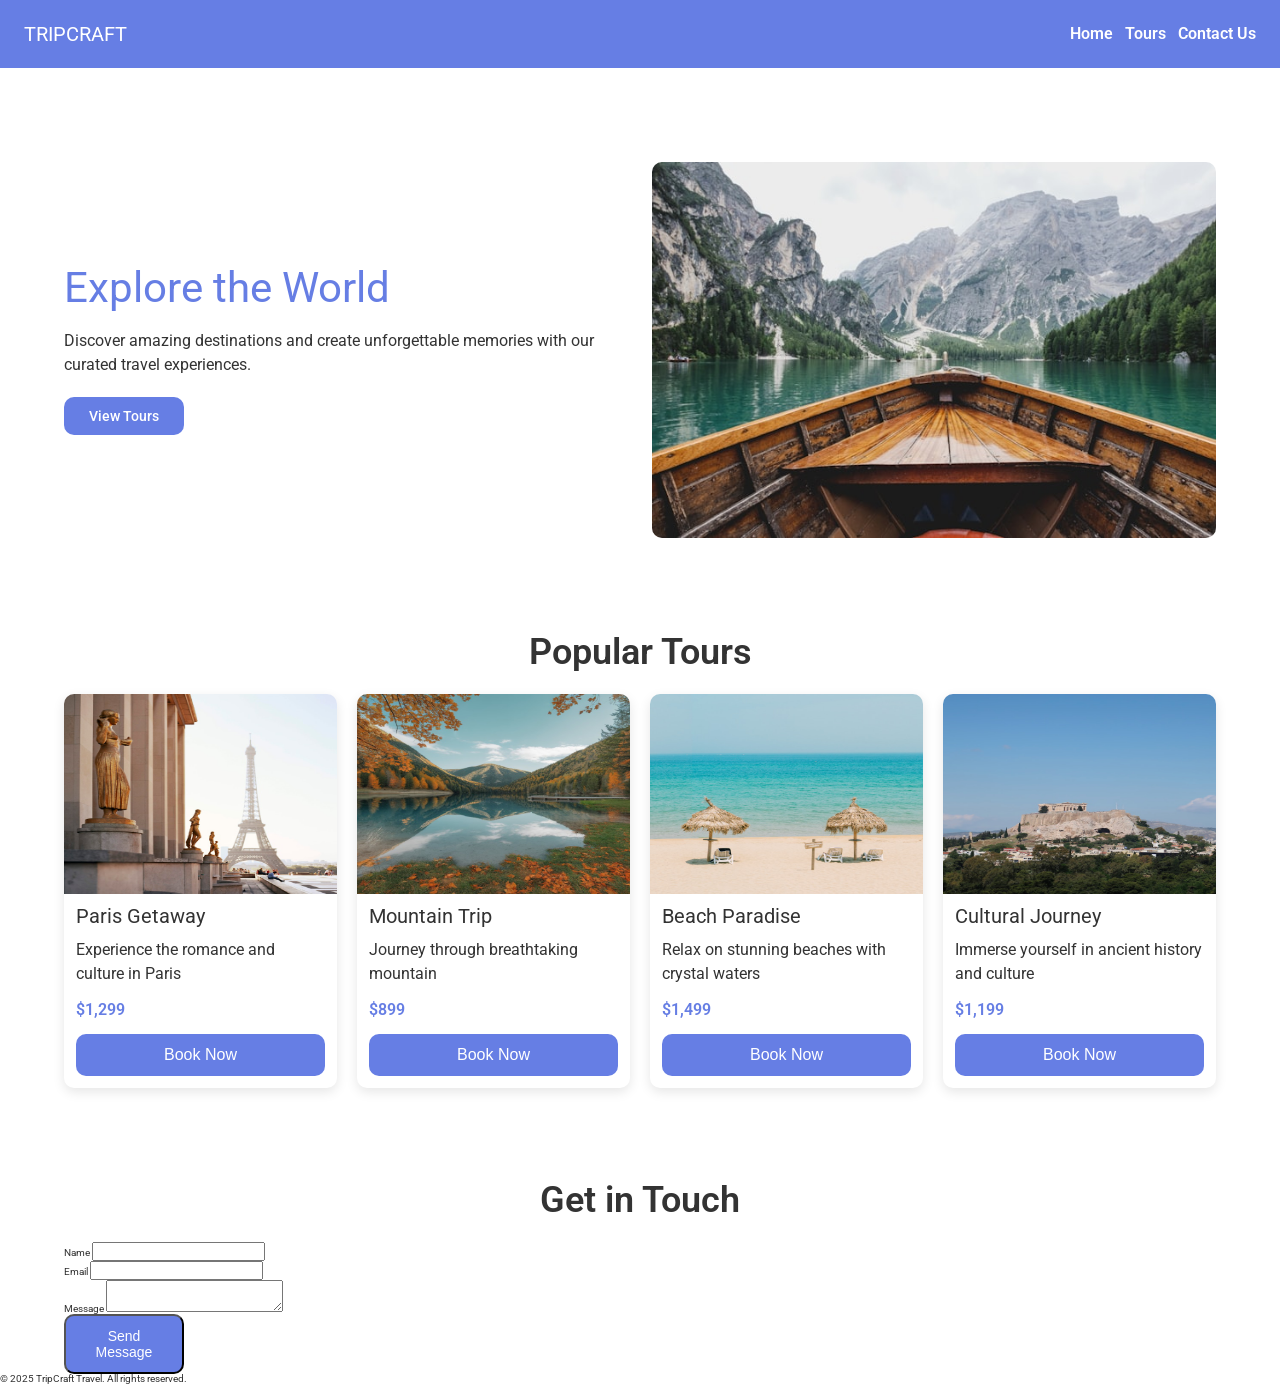
==== index.html @ 446100b5 "init project" ====
<!DOCTYPE html>
<html lang="en">
  <head>
    <meta charset="UTF-8" />
    <meta name="viewport" content="width=device-width, initial-scale=1.0" />
    <link
      rel="stylesheet"
      href="https://cdnjs.cloudflare.com/ajax/libs/font-awesome/6.5.0/css/all.min.css"
    />
    <link rel="stylesheet" href="./styles/reset.css" />
    <link rel="stylesheet" href="./styles/style.css" />
    <link rel="stylesheet" href="./styles/responsive.css" />
    <title>Travel</title>
  </head>
  <body>
    <header class="header">
      <div class="logo">TripCraft</div>
      <nav>
        <ul class="navMenu">
          <li><a href="#hero">Home</a></li>
          <li><a href="#tours">Tours</a></li>
          <li><a href="#contact">Contact Us</a></li>
        </ul>
      </nav>
      <div class="hamburger">
        <i class="fa-solid fa-bars"></i>
      </div>
    </header>
    <section id="hero" class="hero section">
      <div class="hero-text-box">
        <h1 class="hero-header">Explore the World</h1>
        <p class="hero-text">
          Discover amazing destinations and create unforgettable memories with
          our curated travel experiences.
        </p>
        <a href="#tours" class="btn">View Tours</a>
      </div>
      <div class="hero-image">
        <img src="./images/hero.jpg" alt="traveling" />
      </div>
    </section>

    <section id="tours" class="tours section">
      <h2 class="section-title">Popular Tours</h2>
      <div class="tours-grid">
        <!-- Card 1 -->
        <div class="tour-card">
          <div class="tour-image">
            <img src="./images/paris.jpg" alt="paris" class="card-image" />
          </div>
          <div class="card-text">
            <h3>Paris Getaway</h3>
            <p>Experience the romance and culture in Paris</p>
            <p class="price">$1,299</p>
            <button class="book-btn">Book Now</button>
          </div>
        </div>
        <!-- Card 2 -->
        <div class="tour-card">
          <div class="tour-image">
            <img
              src="./images/mountains.jpg"
              alt="mountains"
              class="card-image"
            />
          </div>
          <div class="card-text">
            <h3>Mountain Trip</h3>
            <p>Journey through breathtaking mountain</p>
            <p class="price">$899</p>
            <button class="book-btn">Book Now</button>
          </div>
        </div>
        <!-- Card 3 -->
        <div class="tour-card">
          <div class="tour-image">
            <img src="./images/sea.jpg" alt="sea" class="card-image" />
          </div>
          <div class="card-text">
            <h3>Beach Paradise</h3>
            <p>Relax on stunning beaches with crystal waters</p>
            <p class="price">$1,499</p>
            <button class="book-btn">Book Now</button>
          </div>
        </div>
        <!-- Card 4 -->
        <div class="tour-card">
          <div class="tour-image">
            <img src="./images/greece.jpg" alt="greece" class="card-image" />
          </div>
          <div class="card-text">
            <h3>Cultural Journey</h3>
            <p>Immerse yourself in ancient history and culture</p>
            <p class="price">$1,199</p>
            <button class="book-btn">Book Now</button>
          </div>
        </div>
      </div>
    </section>

    <section id="contact" class="contact section">
      <h2 class="section-title">Get in Touch</h2>
      <div class="contact-container">
        <form>
          <div class="form-group">
            <label for="name">Name</label>
            <input type="text" id="name" required />
          </div>
          <div class="form-group">
            <label for="email">Email</label>
            <input type="email" id="email" required />
          </div>
          <div class="form-group">
            <label for="message">Message</label>
            <textarea id="message" required></textarea>
          </div>
          <button type="submit" class="btn form-btn">Send Message</button>
        </form>
      </div>
    </section>

    <footer>
      <p>&copy; 2025 TripCraft Travel. All rights reserved.</p>
    </footer>
  </body>
</html>
---- styles/style.css ----
@import url("https://fonts.googleapis.com/css2?family=Roboto:ital,wght@0,100..900;1,100..900&display=swap");
* {
  margin: 0;
  padding: 0;
  box-sizing: border-box;
}
html {
  font-size: 62.5%;
}
body {
  font-family: "Roboto", sans-serif, Arial;
  color: #333;
}
.section {
  max-width: 120rem;
  width: 90%;
  margin: 0 auto;
  margin-top: 9.4rem;
}
/*header*/
.header {
  display: flex;
  justify-content: space-between;
  align-items: center;
  padding: 2.4rem;
  background-color: #667ee4;
  color: #fff;
  position: sticky;
  top: 0;
  left: 0;
  right: 0;
}
.hamburger {
  display: none;
}
.navMenu {
  display: flex;
  gap: 1.2rem;
  font-weight: 600;
  font-size: 1.6rem;
}
nav a {
  color: #fff;
  text-decoration: none;
  display: inline-block;
  transform: all 0.4s ease-out;
}
nav a:hover {
  transform: scale(1.06);
}
.logo {
  text-transform: uppercase;
  font-size: 2rem;
}
/*hero*/
.hero {
  display: grid;
  grid-template-columns: 1fr 1fr;
  gap: 2.4rem;
  align-self: center;
}
.hero-text-box {
  display: flex;
  flex-direction: column;
  justify-content: center;
  gap: 2rem;
}
.hero-header {
  color: #667ee4;
  font-size: 4.2rem;
}
.hero-text {
  font-size: 1.6rem;
  line-height: 1.5;
}
.btn {
  padding: 1.2rem;
  background-color: #667ee4;
  color: #fff;
  font-size: 1.4rem;
  cursor: pointer;
  text-decoration: none;
  width: 12rem;
  text-align: center;
  border-radius: 1rem;
  transition: all 0.5s;
  font-weight: 500;
}
.btn:hover {
  transform: translateY(-4px);
}
.hero-image img {
  width: 100%;
  height: auto;
  border-radius: 1rem;
}
/*Tour Section */
.section-title {
  font-size: 3.6rem;
  text-align: center;
  margin-bottom: 2.4rem;
  font-weight: 600;
}
.tours-grid {
  display: grid;
  grid-template-columns: repeat(4, 1fr);
  gap: 2rem;
  width: 100%;
}
.tour-card {
  box-shadow: rgba(0, 0, 0, 0.1) 0px 4px 12px;
  border-radius: 1rem;
}
.tour-image {
  height: 20rem;
}
.card-image {
  width: 100%;
  height: 100%;
  border-top-left-radius: 1rem;
  border-top-right-radius: 1rem;
}
.card-text {
  padding: 1.2rem;
  display: flex;
  flex-direction: column;
  gap: 1.2rem;
}
.card-text h3 {
  font-size: 2rem;
}
.card-text p {
  font-size: 1.6rem;
  line-height: 1.5;
}
.price {
  color: #667ee4;
  font-weight: 600;
}
.book-btn {
  background-color: #667ee4;
  color: #fff;
  border-radius: 1rem;
  padding: 1.2rem;
  border: none;
  font-size: 1.6rem;
  cursor: pointer;
  transition: all 0.3s ease-in;
  font-weight: 500;
}
.book-btn:hover {
  filter: brightness(0.8);
}
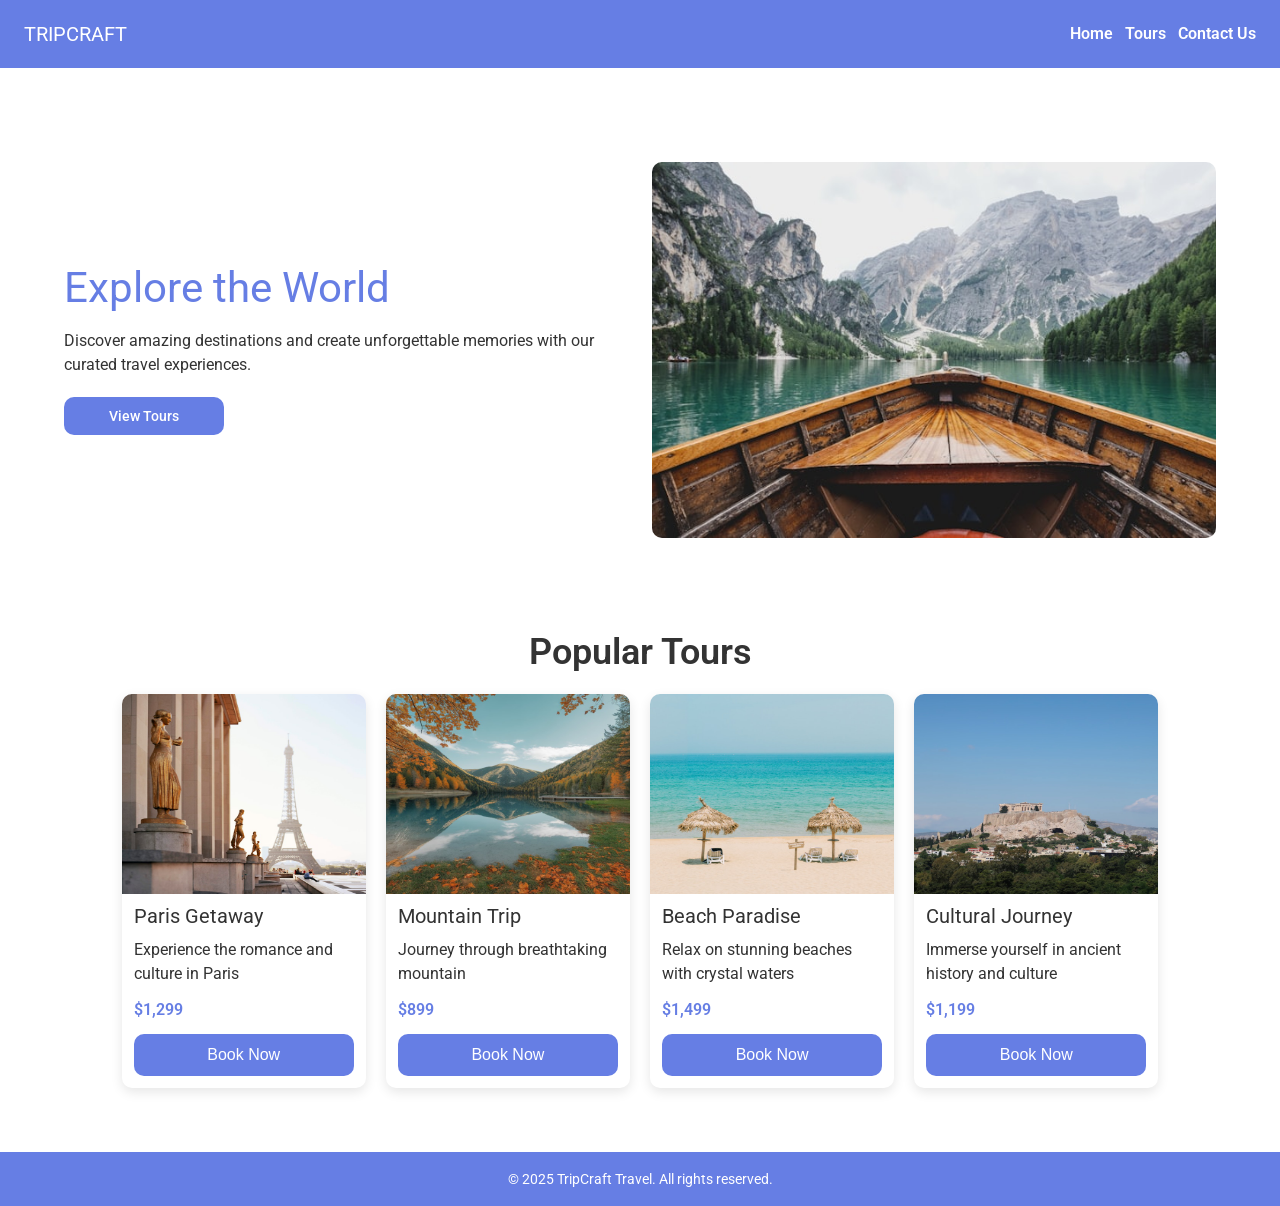
==== commit 917795bc: "Add contact form" ====
--- a/index.html
+++ b/index.html
@@ -14,111 +14,93 @@
   </head>
   <body>
     <header class="header">
-      <div class="logo">TripCraft</div>
+      <div class="logo">
+        <a href="index.html" class="logo-icon">TripCraft</a>
+      </div>
       <nav>
         <ul class="navMenu">
           <li><a href="#hero">Home</a></li>
           <li><a href="#tours">Tours</a></li>
-          <li><a href="#contact">Contact Us</a></li>
+          <li><a href="./contact.html">Contact Us</a></li>
         </ul>
       </nav>
       <div class="hamburger">
         <i class="fa-solid fa-bars"></i>
       </div>
     </header>
-    <section id="hero" class="hero section">
-      <div class="hero-text-box">
-        <h1 class="hero-header">Explore the World</h1>
-        <p class="hero-text">
-          Discover amazing destinations and create unforgettable memories with
-          our curated travel experiences.
-        </p>
-        <a href="#tours" class="btn">View Tours</a>
-      </div>
-      <div class="hero-image">
-        <img src="./images/hero.jpg" alt="traveling" />
-      </div>
-    </section>
+    <main>
+      <section id="hero" class="hero section">
+        <div class="hero-text-box">
+          <h1 class="hero-header">Explore the World</h1>
+          <p class="hero-text">
+            Discover amazing destinations and create unforgettable memories with
+            our curated travel experiences.
+          </p>
+          <a href="#tours" class="btn">View Tours</a>
+        </div>
+        <div class="hero-image">
+          <img src="./images/hero.jpg" alt="traveling" />
+        </div>
+      </section>
 
-    <section id="tours" class="tours section">
-      <h2 class="section-title">Popular Tours</h2>
-      <div class="tours-grid">
-        <!-- Card 1 -->
-        <div class="tour-card">
-          <div class="tour-image">
-            <img src="./images/paris.jpg" alt="paris" class="card-image" />
+      <section id="tours" class="tours section">
+        <h2 class="section-title">Popular Tours</h2>
+        <div class="tours-grid">
+          <!-- Card 1 -->
+          <div class="tour-card">
+            <div class="tour-image">
+              <img src="./images/paris.jpg" alt="paris" class="card-image" />
+            </div>
+            <div class="card-text">
+              <h3>Paris Getaway</h3>
+              <p>Experience the romance and culture in Paris</p>
+              <p class="price">$1,299</p>
+              <button class="book-btn">Book Now</button>
+            </div>
           </div>
-          <div class="card-text">
-            <h3>Paris Getaway</h3>
-            <p>Experience the romance and culture in Paris</p>
-            <p class="price">$1,299</p>
-            <button class="book-btn">Book Now</button>
+          <!-- Card 2 -->
+          <div class="tour-card">
+            <div class="tour-image">
+              <img
+                src="./images/mountains.jpg"
+                alt="mountains"
+                class="card-image"
+              />
+            </div>
+            <div class="card-text">
+              <h3>Mountain Trip</h3>
+              <p>Journey through breathtaking mountain</p>
+              <p class="price">$899</p>
+              <button class="book-btn">Book Now</button>
+            </div>
+          </div>
+          <!-- Card 3 -->
+          <div class="tour-card">
+            <div class="tour-image">
+              <img src="./images/sea.jpg" alt="sea" class="card-image" />
+            </div>
+            <div class="card-text">
+              <h3>Beach Paradise</h3>
+              <p>Relax on stunning beaches with crystal waters</p>
+              <p class="price">$1,499</p>
+              <button class="book-btn">Book Now</button>
+            </div>
+          </div>
+          <!-- Card 4 -->
+          <div class="tour-card">
+            <div class="tour-image">
+              <img src="./images/greece.jpg" alt="greece" class="card-image" />
+            </div>
+            <div class="card-text">
+              <h3>Cultural Journey</h3>
+              <p>Immerse yourself in ancient history and culture</p>
+              <p class="price">$1,199</p>
+              <button class="book-btn">Book Now</button>
+            </div>
           </div>
         </div>
-        <!-- Card 2 -->
-        <div class="tour-card">
-          <div class="tour-image">
-            <img
-              src="./images/mountains.jpg"
-              alt="mountains"
-              class="card-image"
-            />
-          </div>
-          <div class="card-text">
-            <h3>Mountain Trip</h3>
-            <p>Journey through breathtaking mountain</p>
-            <p class="price">$899</p>
-            <button class="book-btn">Book Now</button>
-          </div>
-        </div>
-        <!-- Card 3 -->
-        <div class="tour-card">
-          <div class="tour-image">
-            <img src="./images/sea.jpg" alt="sea" class="card-image" />
-          </div>
-          <div class="card-text">
-            <h3>Beach Paradise</h3>
-            <p>Relax on stunning beaches with crystal waters</p>
-            <p class="price">$1,499</p>
-            <button class="book-btn">Book Now</button>
-          </div>
-        </div>
-        <!-- Card 4 -->
-        <div class="tour-card">
-          <div class="tour-image">
-            <img src="./images/greece.jpg" alt="greece" class="card-image" />
-          </div>
-          <div class="card-text">
-            <h3>Cultural Journey</h3>
-            <p>Immerse yourself in ancient history and culture</p>
-            <p class="price">$1,199</p>
-            <button class="book-btn">Book Now</button>
-          </div>
-        </div>
-      </div>
-    </section>
-
-    <section id="contact" class="contact section">
-      <h2 class="section-title">Get in Touch</h2>
-      <div class="contact-container">
-        <form>
-          <div class="form-group">
-            <label for="name">Name</label>
-            <input type="text" id="name" required />
-          </div>
-          <div class="form-group">
-            <label for="email">Email</label>
-            <input type="email" id="email" required />
-          </div>
-          <div class="form-group">
-            <label for="message">Message</label>
-            <textarea id="message" required></textarea>
-          </div>
-          <button type="submit" class="btn form-btn">Send Message</button>
-        </form>
-      </div>
-    </section>
-
+      </section>
+    </main>
     <footer>
       <p>&copy; 2025 TripCraft Travel. All rights reserved.</p>
     </footer>
--- a/styles/style.css
+++ b/styles/style.css
@@ -51,6 +51,11 @@
 .logo {
   text-transform: uppercase;
   font-size: 2rem;
+}
+.logo-icon {
+  color: #fff;
+  text-decoration: none;
+  cursor: pointer;
 }
 /*hero*/
 .hero {
@@ -80,7 +85,7 @@
   font-size: 1.4rem;
   cursor: pointer;
   text-decoration: none;
-  width: 12rem;
+  width: 16rem;
   text-align: center;
   border-radius: 1rem;
   transition: all 0.5s;
@@ -105,7 +110,8 @@
   display: grid;
   grid-template-columns: repeat(4, 1fr);
   gap: 2rem;
-  width: 100%;
+  width: 90%;
+  margin: 0 auto;
 }
 .tour-card {
   box-shadow: rgba(0, 0, 0, 0.1) 0px 4px 12px;
@@ -151,3 +157,51 @@
 .book-btn:hover {
   filter: brightness(0.8);
 }
+
+/*contact-container */
+.contact-container {
+  max-width: 80rem;
+  width: 96%;
+  margin: 0 auto;
+  box-shadow: rgba(0, 0, 0, 0.24) 0px 3px 8px;
+  padding: 2.4rem;
+  border-radius: 1rem;
+  margin-bottom: 10rem;
+}
+.form-group {
+  margin-bottom: 2.4rem;
+  display: flex;
+  flex-direction: column;
+  justify-content: space-between;
+  gap: 2.4rem;
+}
+.form-group label {
+  font-size: 1.6rem;
+  font-weight: 600;
+}
+
+.form-group input,
+.form-group textarea {
+  width: 100%;
+  border-radius: 1rem;
+  padding: 1.2rem;
+}
+.form-group input:focus,
+.form-group textarea:focus {
+  border: 2px solid #667ee4;
+  outline: none;
+}
+.form-btn {
+  display: block;
+  margin: 0 auto;
+  border: none;
+}
+/*Footer */
+footer {
+  padding: 2rem;
+  background-color: #667ee4;
+  text-align: center;
+  margin-top: 6.4rem;
+  font-size: 1.4rem;
+  color: #fff;
+}
